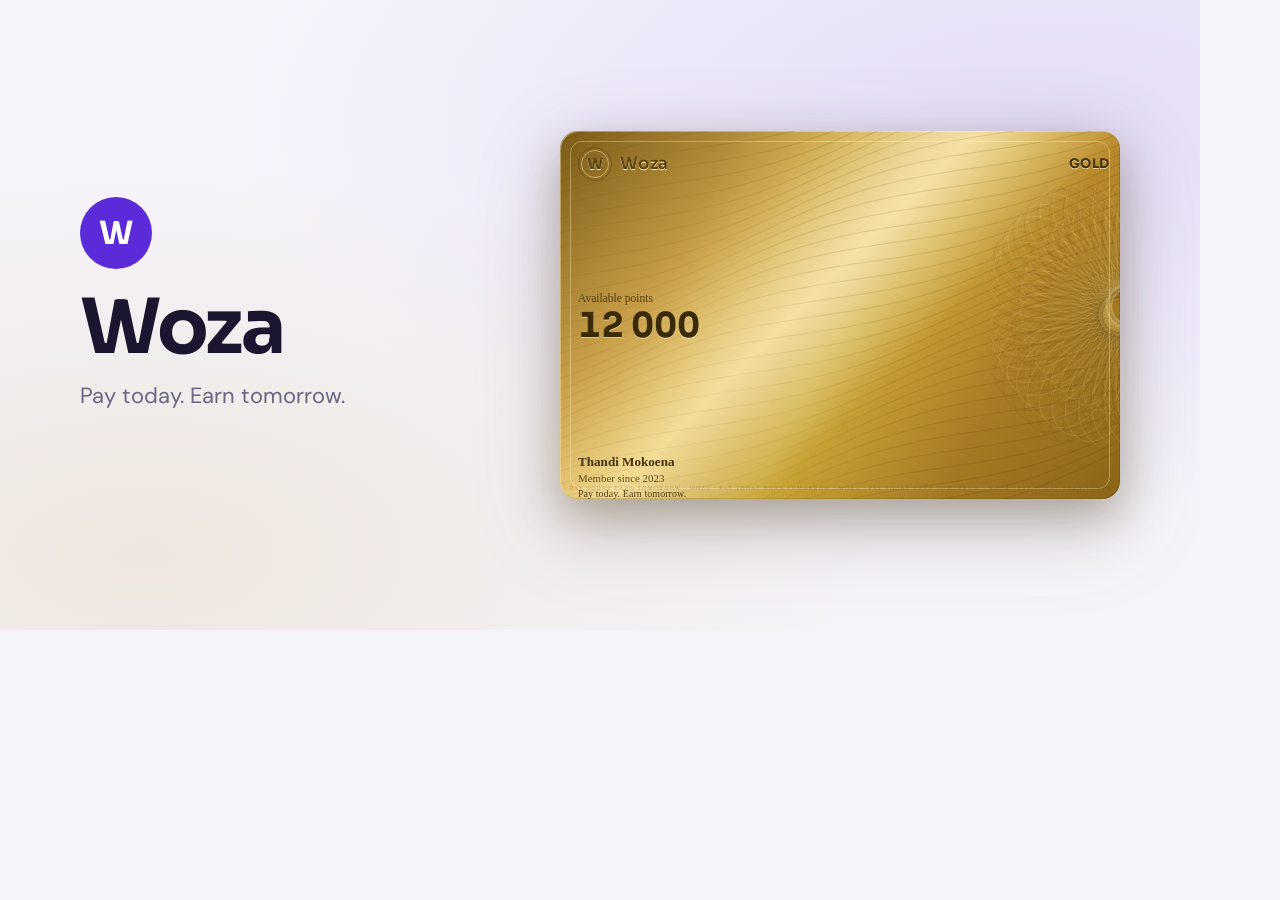
==== static/og.html @ 86cd58c4 "Per-visitor demo state and link preview Co-authored-by: Cursor <cursoragent@cursor.com>" ====
<!DOCTYPE html>
<html lang="en">
<head>
  <meta charset="UTF-8" />
  <meta name="viewport" content="width=1200, height=630" />
  <title>Woza</title>
  <link rel="preconnect" href="https://fonts.googleapis.com" />
  <link rel="preconnect" href="https://fonts.gstatic.com" crossorigin />
  <link href="https://fonts.googleapis.com/css2?family=DM+Sans:wght@400;500;600&family=Sora:wght@600;700&display=swap" rel="stylesheet" />
  <link rel="stylesheet" href="woza-card.css" />
  <style>
    html, body {
      margin: 0;
      width: 1200px;
      height: 630px;
      overflow: hidden;
      background: #F6F4FB;
    }
    .font-num { font-family: "Sora", sans-serif; font-weight: 700; font-variant-numeric: tabular-nums; }
    .og {
      width: 1200px;
      height: 630px;
      box-sizing: border-box;
      padding: 72px 80px;
      display: flex;
      align-items: center;
      justify-content: space-between;
      gap: 48px;
      background:
        radial-gradient(ellipse at 88% 20%, rgba(91, 43, 217, 0.12), transparent 55%),
        radial-gradient(ellipse at 12% 88%, rgba(201, 162, 74, 0.16), transparent 50%),
        #F6F4FB;
    }
    .brand { max-width: 420px; }
    .mark {
      width: 72px;
      height: 72px;
      border-radius: 50%;
      background: #5B2BD9;
      color: #fff;
      display: flex;
      align-items: center;
      justify-content: center;
      font-family: "Sora", sans-serif;
      font-weight: 700;
      font-size: 2rem;
      margin-bottom: 22px;
    }
    .wordmark {
      font-family: "Sora", sans-serif;
      font-weight: 700;
      font-size: 76px;
      color: #1C1530;
      letter-spacing: -0.03em;
      line-height: 0.95;
    }
    .slogan {
      font-family: "DM Sans", sans-serif;
      font-size: 22px;
      color: #6B6485;
      margin-top: 18px;
      line-height: 1.35;
    }
    .card-wrap {
      width: 560px;
      flex-shrink: 0;
      filter: drop-shadow(0 22px 40px rgba(60, 40, 10, 0.22));
    }
    .card-wrap .membership-card { margin-bottom: 0; }
  </style>
</head>
<body>
  <div class="og">
    <div class="brand">
      <div class="mark" aria-hidden="true">W</div>
      <div class="wordmark">Woza</div>
      <p class="slogan">Pay today. Earn tomorrow.</p>
    </div>
    <div class="card-wrap" id="card"></div>
  </div>
  <script src="woza-card.js"></script>
  <script>
    function fmtPts(n) { return (n + "").replace(/\B(?=(\d{3})+(?!\d))/g, " "); }
    WozaCard.configure({ fmtPts: fmtPts, slogan: "Pay today. Earn tomorrow." });
    document.getElementById("card").innerHTML = WozaCard.membershipCardHtml({
      status: "Gold",
      name: "Thandi Mokoena",
      member_since: "Oct 2023",
      available_points: 12000,
    }, false);
  </script>
</body>
</html>
---- static/woza-card.css ----
/* Woza premium tier membership card */
.card-flip {
  perspective: 1200px;
  margin-bottom: 24px;
  position: relative;
}
.card-flip.compact { margin-bottom: 20px; }
.card-flip-inner {
  position: relative;
  transform-style: preserve-3d;
  transition: transform var(--t-flip, 600ms) var(--ease-out, cubic-bezier(0.22, 1, 0.36, 1));
}
.card-flip.is-flipped .card-flip-inner { transform: rotateY(180deg); }
.card-face {
  backface-visibility: hidden;
  -webkit-backface-visibility: hidden;
}
.card-face-front { position: relative; }
.card-flip .membership-card { margin-bottom: 0; }
.card-face-back {
  position: absolute; inset: 0;
  transform: rotateY(180deg);
}
.card-flip.compact .card-flip-inner { transform-origin: top center; }
.card-flip.compact:not(.is-flipped) .card-flip-inner { transform: scale(0.96); }
.card-flip.compact.is-flipped .card-flip-inner { transform: rotateY(180deg) scale(0.96); }
.card-flip-hint {
  position: absolute; right: 12px; bottom: 12px; left: auto; z-index: 8;
  font-size: 0.68rem; font-weight: 600;
  background: rgba(28, 21, 48, 0.55); color: #fff;
  padding: 4px 8px; border-radius: 8px;
  pointer-events: none;
}
.membership-card {
  aspect-ratio: 1.52 / 1;
  border-radius: 18px;
  position: relative;
  overflow: hidden;
  margin-bottom: 24px;
  isolation: isolate;
  --mem-ink: #5a400f;
  --mem-hi: #fff3c4;
}
.membership-card.compact {
  margin-bottom: 0;
}
.membership-card.compact .mem-points { font-size: 1.65rem; }
.membership-card.compact .mem-slogan { font-size: 0.58rem; }

.membership-card.tier-gold {
  background: linear-gradient(135deg, #7a5a16 0%, #c9a04a 28%, #f3d98b 45%, #b8892b 62%, #8a6519 100%);
  color: #3a2a08;
  --mem-ink: #5a400f;
  --mem-hi: #fff3c4;
  box-shadow:
    inset 1px 1px 0 rgba(255, 243, 196, 0.4),
    inset -1px -1px 0 rgba(90, 64, 15, 0.25),
    0 18px 40px rgba(60, 40, 10, 0.25);
}
.membership-card.tier-silver {
  background: linear-gradient(135deg, #8e939c 0%, #d9dce1 28%, #f5f6f8 45%, #a9aeb6 62%, #8e939c 100%);
  color: #2a2e33;
  --mem-ink: #4a4f58;
  --mem-hi: #ffffff;
  box-shadow:
    inset 1px 1px 0 rgba(255, 255, 255, 0.4),
    inset -1px -1px 0 rgba(74, 79, 88, 0.25),
    0 18px 40px rgba(60, 40, 10, 0.2);
}
.membership-card.tier-black {
  background: linear-gradient(135deg, #0e0a14 0%, #1a1424 40%, #2b2238 100%);
  color: #f5f0e8;
  --mem-ink: #8c6cff;
  --mem-hi: #d9ccff;
  box-shadow:
    inset 1px 1px 0 rgba(217, 204, 255, 0.4),
    inset -1px -1px 0 rgba(140, 108, 255, 0.25),
    0 18px 40px rgba(14, 10, 20, 0.45);
}
.membership-card.tier-starter {
  background: linear-gradient(135deg, #8e939c 0%, #d9dce1 45%, #a9aeb6 100%);
  color: #2a2e33;
  --mem-ink: #4a4f58;
  --mem-hi: #ffffff;
}

.mem-waves {
  position: absolute;
  inset: -20%;
  width: 140%;
  height: 140%;
  z-index: 1;
  pointer-events: none;
  opacity: 1;
}
.mem-rosette-wrap {
  position: absolute;
  top: 50%;
  right: 0;
  height: 70%;
  width: auto;
  aspect-ratio: 1;
  transform: translate(50%, -50%);
  z-index: 2;
  pointer-events: none;
  overflow: visible;
}
.mem-rosette {
  width: 100%;
  height: 100%;
  display: block;
}
.mem-rosette-hl {
  transform: translate(var(--rosette-x, 0px), var(--rosette-y, 0px)) rotate(4deg);
  transform-origin: 50% 50%;
}
.mem-inset-border {
  position: absolute;
  inset: 10px;
  border-radius: 12px;
  border: 0.75px solid color-mix(in srgb, var(--mem-hi) 35%, transparent);
  z-index: 3;
  pointer-events: none;
}
.mem-sweep {
  position: absolute; inset: 0; z-index: 4;
  pointer-events: none;
  background: linear-gradient(105deg, transparent 32%, rgba(255,255,255,0.45) 50%, transparent 68%);
  transform: translateX(-120%);
  opacity: 0;
}
.mem-sheen {
  position: absolute;
  inset: -60%;
  z-index: 4;
  pointer-events: none;
  background: linear-gradient(115deg, transparent 38%, rgba(255, 255, 255, 0.25) 50%, transparent 62%);
  mix-blend-mode: overlay;
  transform: translate(var(--sheen-tx, 0%), var(--sheen-ty, 0%));
}
.membership-card.tier-black .mem-sheen {
  background: linear-gradient(115deg, transparent 38%, rgba(180, 140, 255, 0.22) 50%, transparent 62%);
}

.mem-content {
  position: relative;
  z-index: 5;
  height: 100%;
  padding: 16px 18px 14px;
  display: flex;
  flex-direction: column;
  justify-content: space-between;
  max-width: 58%;
}
.mem-top {
  display: flex;
  justify-content: flex-start;
  align-items: center;
  width: 100%;
  max-width: none;
  min-height: 34px;
}
.mem-monogram {
  display: flex;
  align-items: center;
  gap: 8px;
}
.mem-emblem {
  width: 34px;
  height: 34px;
  border-radius: 50%;
  position: relative;
  display: flex;
  align-items: center;
  justify-content: center;
  flex-shrink: 0;
}
.mem-emblem::before,
.mem-emblem::after {
  content: "";
  position: absolute;
  border-radius: 50%;
  border: 0.75px solid color-mix(in srgb, var(--mem-ink) 55%, transparent);
}
.mem-emblem::before { inset: 0; }
.mem-emblem::after { inset: 3px; border-color: color-mix(in srgb, var(--mem-hi) 45%, transparent); }
.mem-emblem span {
  font-family: "Sora", sans-serif;
  font-weight: 700;
  font-size: 0.95rem;
  color: var(--mem-ink);
  text-shadow: 0 1px 0 var(--mem-hi);
  position: relative;
  z-index: 1;
}
.mem-wordmark {
  font-family: "Sora", sans-serif;
  font-weight: 600;
  font-size: 1.05rem;
  letter-spacing: 0.02em;
  color: var(--mem-ink);
  text-shadow: 0 1px 0 var(--mem-hi);
}
.mem-tier {
  position: absolute;
  top: 16px;
  right: 10px;
  z-index: 6;
  font-family: "Sora", sans-serif;
  font-weight: 700;
  font-size: 0.82rem;
  letter-spacing: 0.04em;
  text-transform: uppercase;
  line-height: 34px;
  opacity: 0.92;
  color: inherit;
  text-shadow: 0 1px 0 color-mix(in srgb, var(--mem-hi) 70%, transparent);
}
.mem-center {
  flex: 1;
  display: flex;
  flex-direction: column;
  justify-content: center;
  padding: 6px 0 4px;
}
.mem-label { font-size: 0.72rem; opacity: 0.82; margin-bottom: 4px; }
.mem-points {
  font-family: "Sora", sans-serif;
  font-weight: 700;
  font-size: 2.15rem;
  font-variant-numeric: tabular-nums;
  line-height: 1.05;
  text-shadow: 0 1px 0 color-mix(in srgb, var(--mem-hi) 50%, transparent);
}
.mem-footer {
  display: flex;
  flex-direction: column;
  gap: 4px;
  position: relative;
  padding-bottom: 16px;
}
.mem-member { display: flex; flex-direction: column; gap: 2px; }
.mem-name { font-size: 0.82rem; font-weight: 600; opacity: 0.95; }
.mem-since { font-size: 0.68rem; opacity: 0.78; }
.mem-slogan {
  font-size: 0.62rem;
  opacity: 0.88;
  letter-spacing: 0.01em;
}
.mem-microtext {
  position: absolute;
  left: 10px;
  right: 10px;
  bottom: 8px;
  z-index: 6;
  font-size: 5.5px;
  letter-spacing: 0.25em;
  text-transform: uppercase;
  color: var(--mem-ink);
  opacity: 0.3;
  white-space: nowrap;
  overflow: hidden;
  pointer-events: none;
  line-height: 1;
}
.membership-card.tier-black .mem-microtext { opacity: 0.38; }

.card-preview-page {
  max-width: 390px;
  margin: 0 auto;
  padding: 20px 16px 40px;
  background: var(--bg, #f6f4fb);
}
.card-preview-page h1 {
  font-family: "Sora", sans-serif;
  font-size: 1.1rem;
  margin-bottom: 16px;
  color: #1c1530;
}
.card-preview-stack .membership-card { margin-bottom: 20px; aspect-ratio: 1.42 / 1; }

.membership-card-back { overflow: hidden; }
.membership-card-back::before {
  content: ""; position: absolute; inset: 0; z-index: 1;
  background: rgba(0, 0, 0, 0.4); pointer-events: none;
}
.mem-back-content {
  position: relative; z-index: 5;
  height: 100%; padding: 16px 18px 22px;
  display: flex; flex-direction: column; align-items: center; justify-content: space-between;
  text-align: center;
}
.mem-back-label { font-size: 0.68rem; opacity: 0.8; letter-spacing: 0.04em; text-transform: uppercase; }
.mem-back-id {
  font-family: "Sora", sans-serif; font-weight: 600; font-size: 0.95rem;
  letter-spacing: 0.12em;
}
.mem-qr {
  width: 108px; height: 108px; background: #fff; border-radius: 8px;
  padding: 6px; box-sizing: border-box;
}
.mem-qr svg { width: 100%; height: 100%; display: block; }
.mem-back-scan { font-size: 0.68rem; opacity: 0.85; }
.mem-back-foot { font-size: 0.68rem; opacity: 0.88; font-weight: 600; }

@media (prefers-reduced-motion: reduce) {
  .mem-sheen { transform: none !important; }
  .mem-rosette-hl { transform: rotate(4deg) !important; }
  .card-flip-inner { transition: none !important; }
  .card-flip-hint { animation: none !important; }
}
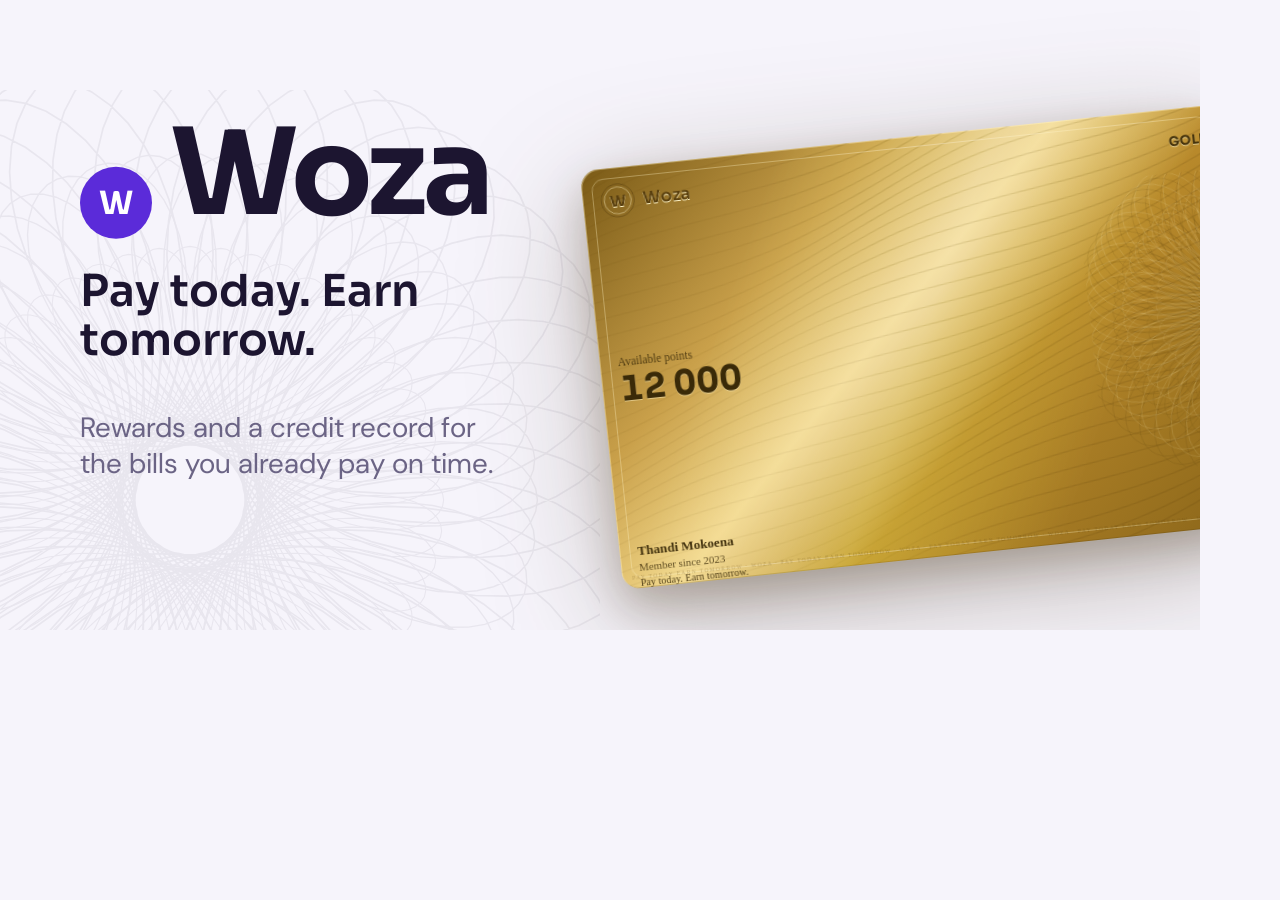
==== commit 066b0ab5: "OG preview layout Co-authored-by: Cursor <cursoragent@cursor.com>" ====
--- a/static/og.html
+++ b/static/og.html
@@ -9,74 +9,120 @@
   <link href="https://fonts.googleapis.com/css2?family=DM+Sans:wght@400;500;600&family=Sora:wght@600;700&display=swap" rel="stylesheet" />
   <link rel="stylesheet" href="woza-card.css" />
   <style>
+    :root {
+      --bg: #F6F4FB;
+      --ink: #1C1530;
+      --muted: #6B6485;
+      --primary: #5B2BD9;
+    }
     html, body {
       margin: 0;
       width: 1200px;
       height: 630px;
       overflow: hidden;
-      background: #F6F4FB;
+      background: var(--bg);
     }
     .font-num { font-family: "Sora", sans-serif; font-weight: 700; font-variant-numeric: tabular-nums; }
     .og {
+      position: relative;
       width: 1200px;
       height: 630px;
-      box-sizing: border-box;
-      padding: 72px 80px;
+      overflow: hidden;
+      background: var(--bg);
+    }
+    .og-rosette {
+      position: absolute;
+      left: -220px;
+      bottom: -280px;
+      width: 820px;
+      height: 820px;
+      opacity: 0.06;
+      pointer-events: none;
+      z-index: 0;
+    }
+    .og-rosette svg { width: 100%; height: 100%; display: block; }
+    .brand {
+      position: absolute;
+      left: 80px;
+      top: 50%;
+      transform: translateY(-50%);
+      width: 440px;
+      z-index: 1;
+    }
+    .lockup {
       display: flex;
-      align-items: center;
-      justify-content: space-between;
-      gap: 48px;
-      background:
-        radial-gradient(ellipse at 88% 20%, rgba(91, 43, 217, 0.12), transparent 55%),
-        radial-gradient(ellipse at 12% 88%, rgba(201, 162, 74, 0.16), transparent 50%),
-        #F6F4FB;
+      flex-direction: row;
+      align-items: baseline;
+      gap: 18px;
     }
-    .brand { max-width: 420px; }
     .mark {
       width: 72px;
       height: 72px;
       border-radius: 50%;
-      background: #5B2BD9;
+      background: var(--primary);
       color: #fff;
       display: flex;
       align-items: center;
       justify-content: center;
       font-family: "Sora", sans-serif;
       font-weight: 700;
-      font-size: 2rem;
-      margin-bottom: 22px;
+      font-size: 32px;
+      line-height: 1;
+      flex-shrink: 0;
     }
     .wordmark {
       font-family: "Sora", sans-serif;
       font-weight: 700;
-      font-size: 76px;
-      color: #1C1530;
-      letter-spacing: -0.03em;
-      line-height: 0.95;
+      font-size: 120px;
+      color: var(--ink);
+      letter-spacing: -0.04em;
+      line-height: 0.9;
     }
     .slogan {
+      font-family: "Sora", sans-serif;
+      font-weight: 600;
+      font-size: 44px;
+      color: var(--ink);
+      line-height: 1.12;
+      margin-top: 28px;
+    }
+    .pitch {
       font-family: "DM Sans", sans-serif;
-      font-size: 22px;
-      color: #6B6485;
+      font-weight: 400;
+      font-size: 28px;
+      color: var(--muted);
+      line-height: 1.3;
       margin-top: 18px;
-      line-height: 1.35;
     }
-    .card-wrap {
-      width: 560px;
-      flex-shrink: 0;
-      filter: drop-shadow(0 22px 40px rgba(60, 40, 10, 0.22));
+    .card-stage {
+      position: absolute;
+      width: 640px;
+      right: -60px;
+      /* 40px clearance + drop from -6deg around the right edge (640 * sin 6°) */
+      bottom: 107px;
+      transform: rotate(-6deg);
+      transform-origin: bottom right;
+      filter: drop-shadow(0 30px 60px rgba(60, 40, 10, 0.3));
+      z-index: 2;
     }
-    .card-wrap .membership-card { margin-bottom: 0; }
+    .card-stage .membership-card {
+      margin: 0;
+      width: 640px;
+    }
   </style>
 </head>
 <body>
   <div class="og">
+    <div class="og-rosette" id="ogRose" aria-hidden="true"></div>
     <div class="brand">
-      <div class="mark" aria-hidden="true">W</div>
-      <div class="wordmark">Woza</div>
+      <div class="lockup">
+        <div class="mark" aria-hidden="true">W</div>
+        <div class="wordmark">Woza</div>
+      </div>
       <p class="slogan">Pay today. Earn tomorrow.</p>
+      <p class="pitch">Rewards and a credit record for the bills you already pay on time.</p>
     </div>
-    <div class="card-wrap" id="card"></div>
+    <div class="card-stage" id="card"></div>
   </div>
   <script src="woza-card.js"></script>
   <script>
@@ -88,6 +134,12 @@
       member_since: "Oct 2023",
       available_points: 12000,
     }, false);
+    document.getElementById("ogRose").innerHTML =
+      '<svg viewBox="-120 -120 240 240" preserveAspectRatio="xMidYMid meet">' +
+      '<g transform="scale(1)"><use href="#woza-rose-58" stroke="#1C1530" stroke-width="0.5" fill="none"/></g>' +
+      '<g transform="scale(0.82)"><use href="#woza-rose-50" stroke="#1C1530" stroke-width="0.5" fill="none"/></g>' +
+      '<g transform="scale(0.64)"><use href="#woza-rose-42" stroke="#1C1530" stroke-width="0.5" fill="none"/></g>' +
+      "</svg>";
   </script>
 </body>
 </html>
